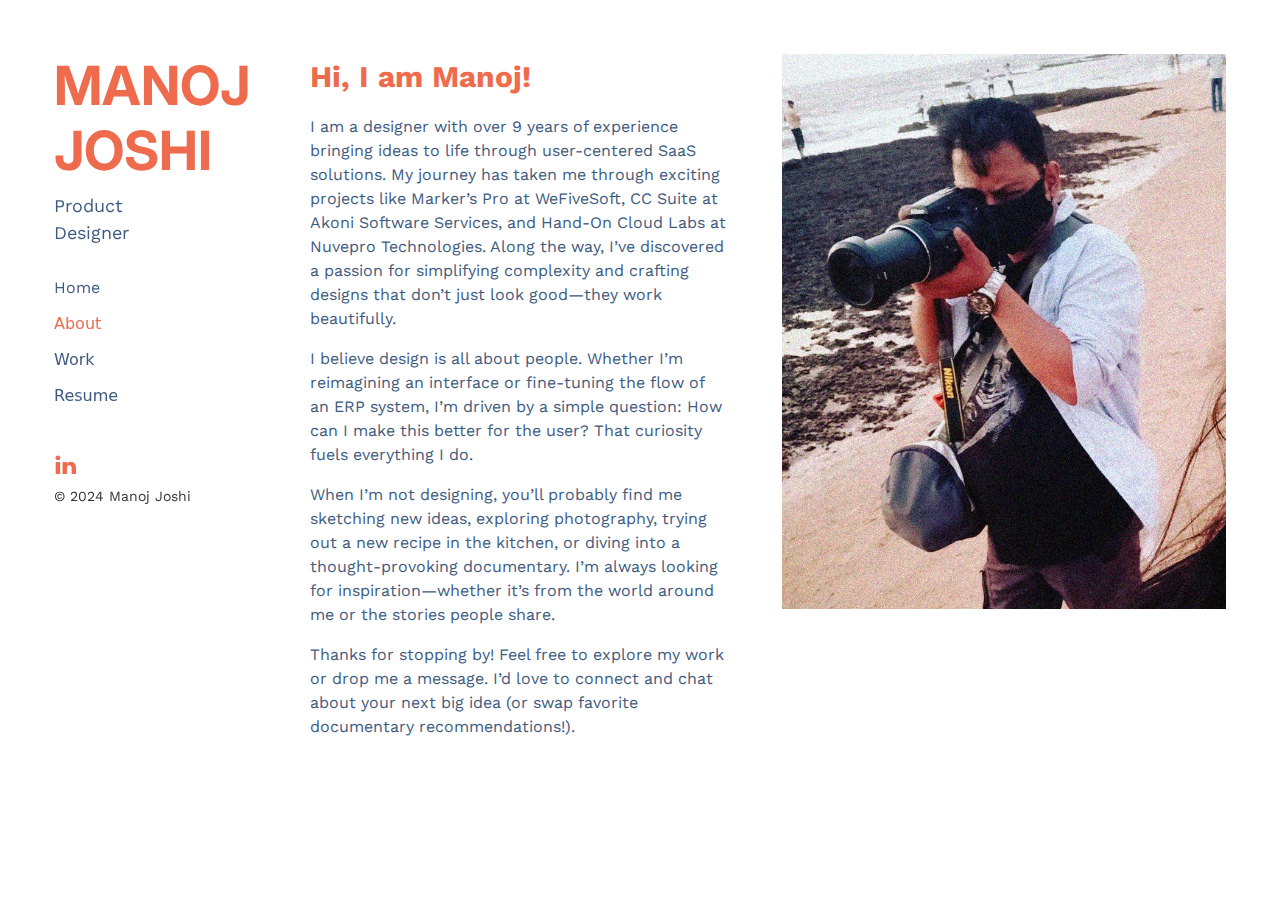
==== about.html @ 4c9c39d9 "new website" ====
<!DOCTYPE html>
<html data-bs-theme="light" lang="en">

<head>
    <meta charset="utf-8">
    <meta name="viewport" content="width=device-width, initial-scale=1.0, shrink-to-fit=no">
    <title>MyWebsite</title>
    <link rel="stylesheet" href="assets/bootstrap/css/bootstrap.min.css">
    <link rel="stylesheet" href="https://fonts.googleapis.com/css?family=Inter:100,100i,200,200i,300,300i,400,400i,500,500i,600,600i,700,700i,800,800i,900,900i&amp;display=swap">
    <link rel="stylesheet" href="https://fonts.googleapis.com/css?family=Oxygen&amp;display=swap">
    <link rel="stylesheet" href="https://fonts.googleapis.com/css?family=Work+Sans&amp;display=swap">
    <link rel="stylesheet" href="assets/fonts/simple-line-icons.min.css">
    <link rel="stylesheet" href="assets/css/Lightbox-Gallery-baguetteBox.min.css">
    <link rel="stylesheet" href="assets/css/Navbar-Right-Links-icons.css">
    <link rel="stylesheet" href="assets/css/style.css">
    <link rel="stylesheet" href="assets/css/styles.css">
<!-- Google tag (gtag.js) -->
<script async src="https://www.googletagmanager.com/gtag/js?id=G-YJSMF1C6VE"></script>
<script>
  window.dataLayer = window.dataLayer || [];
  function gtag(){dataLayer.push(arguments);}
  gtag('js', new Date());

  gtag('config', 'G-YJSMF1C6VE');
</script>
</head>

<body style="--bs-primary: #ee6c4d;--bs-primary-rgb: 238,108,77;--bs-secondary: #98c1d9;--bs-secondary-rgb: 152,193,217;--bs-light: #e0fbfc;--bs-light-rgb: 224,251,252;--bs-dark: #293241;--bs-dark-rgb: 41,50,65;--bs-body-color: #3d5a80;">
    <nav class="navbar navbar-expand-md bg-body py-3">
        <div class="container"><a class="navbar-brand d-flex align-items-center" href="#"><span style="font-weight: bold;">MANOJ JOSHI</span></a><button data-bs-toggle="collapse" class="navbar-toggler" data-bs-target="#navcol-2"><span class="visually-hidden">Toggle navigation</span><span class="navbar-toggler-icon"></span></button>
            <div class="collapse navbar-collapse" id="navcol-2">
                <ul class="navbar-nav ms-auto">
                    <li class="nav-item"><a class="nav-link active" href="#">Home</a></li>
                    <li class="nav-item"><a class="nav-link" href="#">About</a></li>
                    <li class="nav-item"><a class="nav-link" href="#">Work</a></li>
                    <li class="nav-item"><a class="nav-link" href="#">Resume</a></li>
                </ul>
            </div>
        </div>
    </nav>
    <section class="d-flex flex-row main-section">
        <div class="sidebar" style="width: 20%;padding: 54px;">
            <div>
                <h1 style="font-weight: 700;font-size: 54px;font-family: 'Inter';color: var(--bs-primary);--bs-body-color: #3D5A80;--bs-dark: #293241;--bs-dark-rgb: 41,50,65;--bs-secondary: #98C1D9;--bs-secondary-rgb: 152,193,217;--bs-primary: #EE6C4D;--bs-primary-rgb: 238,108,77;--bs-light: #E0FBFC;--bs-light-rgb: 224,251,252;">MANOJ JOSHI</h1><span style="font-size: 18px;font-family: 'Work Sans', sans-serif;">Product Designer</span>
            </div>
            <div class="d-flex flex-column" style="margin-top: 24px;margin-bottom: 24px;"><a class="link" href="index.html" style="padding-top: 6px;padding-bottom: 6px;font-family: 'Work Sans', sans-serif;/*color: #3d5a80;*/">Home</a><a class="link" href="#" style="padding-top: 6px;padding-bottom: 6px;color: #ee6c4d;">About</a><a class="link" href="work.html" style="padding-top: 6px;padding-bottom: 6px;">Work</a><a class="link" href="resume.html" style="padding-top: 6px;padding-bottom: 6px;">Resume</a></div>
            <div class="d-flex flex-column"><div>
<a class="social-icon-link" href="https://www.linkedin.com/in/manoj-joshi-0a771228/" target="_blank"><svg xmlns="http://www.w3.org/2000/svg" viewBox="-60 -150 1000 1000" class="social-icon"><path fill="currentColor" d="M195 349v553H11V349h184zm12-171q0 41-29 68t-75 27h-1q-46 0-74-27T0 178t29-68 75-27 74 27 29 68zm650 407v317H674V606q0-59-23-92t-71-33q-35 0-58 19t-36 48q-6 17-6 45v309H296q1-223 1-361V376l-1-27h184v80h-1q11-18 23-31t31-29 49-24 64-9q95 0 153 63t58 186z"></path></svg>
</a>
</div>
                <p style="font-size: 14px;font-family: 'Work Sans', sans-serif;--bs-body-color: var(--bs-secondary);"><span style="color: rgb(51, 51, 51);">© 2024 Manoj Joshi</span></p>
            </div>
        </div>
        <div class="d-flex flex-row main-container" style="--bs-primary: #EE6C4D;--bs-primary-rgb: 238,108,77;--bs-secondary: #98C1D9;--bs-secondary-rgb: 152,193,217;--bs-light: #E0FBFC;--bs-light-rgb: 224,251,252;--bs-dark: #293241;--bs-dark-rgb: 41,50,65;--bs-body-color: #293241;padding: 54px;margin-left: 20%;">
            <div class="main-container left-container" style="--bs-primary: #EE6C4D;--bs-primary-rgb: 238,108,77;--bs-secondary: #98C1D9;--bs-secondary-rgb: 152,193,217;--bs-light: #E0FBFC;--bs-light-rgb: 224,251,252;--bs-dark: #293241;--bs-dark-rgb: 41,50,65;--bs-body-color: #293241;width: 100%;height: 100%;">
                <p style="font-size: 30px;font-weight: bold;font-family: 'Work Sans', sans-serif;color: var(--bs-primary);">Hi, I am Manoj!</p>
                <p style="font-size: 16px;font-family: 'Work Sans', sans-serif;border-color: rgb(61, 90, 128);border-top-color: rgb(61,;border-right-color: 90,;border-bottom-color: 128);border-left-color: 90,;">I am a designer with over 9 years of experience bringing ideas to life through user-centered SaaS solutions. My journey has taken me through exciting projects like Marker’s Pro at WeFiveSoft, CC Suite at Akoni Software Services, and Hand-On Cloud Labs at Nuvepro Technologies. Along the way, I’ve discovered a passion for simplifying complexity and crafting designs that don’t just look good—they work beautifully.</p>
                <p style="font-size: 16px;font-family: 'Work Sans', sans-serif;border-color: rgb(61, 90, 128);border-top-color: rgb(61,;border-right-color: 90,;border-bottom-color: 128);border-left-color: 90,;">I believe design is all about people. Whether I’m reimagining an interface or fine-tuning the flow of an ERP system, I’m driven by a simple question: How can I make this better for the user? That curiosity fuels everything I do.</p>
                <p style="font-size: 16px;font-family: 'Work Sans', sans-serif;border-color: rgb(61, 90, 128);border-top-color: rgb(61,;border-right-color: 90,;border-bottom-color: 128);border-left-color: 90,;">When I’m not designing, you’ll probably find me sketching new ideas, exploring photography, trying out a new recipe in the kitchen, or diving into a thought-provoking documentary. I’m always looking for inspiration—whether it’s from the world around me or the stories people share.</p>
                <p style="font-size: 16px;font-family: 'Work Sans', sans-serif;border-color: rgb(61, 90, 128);border-top-color: rgb(61,;border-right-color: 90,;border-bottom-color: 128);border-left-color: 90,;">Thanks for stopping by! Feel free to explore my work or drop me a message. I’d love to connect and chat about your next big idea (or swap favorite documentary recommendations!).</p>
            </div>
            <div class="main-container" style="--bs-primary: #EE6C4D;--bs-primary-rgb: 238,108,77;--bs-secondary: #98C1D9;--bs-secondary-rgb: 152,193,217;--bs-light: #E0FBFC;--bs-light-rgb: 224,251,252;--bs-dark: #293241;--bs-dark-rgb: 41,50,65;--bs-body-color: #293241;width: 100%;height: 100%;"><img width="100" height="80" style="width: 100%;height: auto;" src="assets/img/About%20Me.jpg"></div>
        </div>
    </section>
    <script src="assets/bootstrap/js/bootstrap.min.js"></script>
    <script src="assets/js/bs-init.js"></script>
    <script src="assets/js/Lightbox-Gallery-baguetteBox.min.js"></script>
    <script src="assets/js/Lightbox-Gallery.js"></script>
</body>

</html>
---- assets/css/Navbar-Right-Links-icons.css ----
.bs-icon {
  --bs-icon-size: .75rem;
  display: flex;
  flex-shrink: 0;
  justify-content: center;
  align-items: center;
  font-size: var(--bs-icon-size);
  width: calc(var(--bs-icon-size) * 2);
  height: calc(var(--bs-icon-size) * 2);
  color: var(--bs-primary);
}

.bs-icon-xs {
  --bs-icon-size: 1rem;
  width: calc(var(--bs-icon-size) * 1.5);
  height: calc(var(--bs-icon-size) * 1.5);
}

.bs-icon-sm {
  --bs-icon-size: 1rem;
}

.bs-icon-md {
  --bs-icon-size: 1.5rem;
}

.bs-icon-lg {
  --bs-icon-size: 2rem;
}

.bs-icon-xl {
  --bs-icon-size: 2.5rem;
}

.bs-icon.bs-icon-primary {
  color: var(--bs-white);
  background: var(--bs-primary);
}

.bs-icon.bs-icon-primary-light {
  color: var(--bs-primary);
  background: rgba(var(--bs-primary-rgb), .2);
}

.bs-icon.bs-icon-semi-white {
  color: var(--bs-primary);
  background: rgba(255, 255, 255, .5);
}

.bs-icon.bs-icon-rounded {
  border-radius: .5rem;
}

.bs-icon.bs-icon-circle {
  border-radius: 50%;
}
---- assets/css/style.css ----
@media (min-width:768px) {
  .navbar-expand-md {
    flex-wrap: nowrap;
    justify-content: flex-start;
    display: none;
  }
}

@media (min-width: 577px) {
  .main-container {
    width: 80%;
  }
}

@media (max-width: 576px) {
  .main-container {
    width: 100%;
    margin: 0px !important;
  }
}

a {
  color: rgba(var(--bs-link-color-rgb),var(--bs-link-opacity,1));
}

.icon {
  width: 16px;
  padding-top: 6px;
  padding-bottom: 6px;
}

.link {
  text-decoration: none;
}

.social-icon-link:hover {
  color: var(--bs-secondary);
}

.social-icon-link {
  color: var(--bs-primary);
}

a:hover {
  color: #EE6C4D;
}

.link {
  color: #3d5a80;
}

@media (max-width: 576px) {
  .flex-row {
    flex-direction: column!important;
  }
}

@media (max-width: 576px) {
  .main-container {
    padding: 18px !important;
  }
}

.main-container.left-container {
  padding-right: 54px;
}

.text-body {
  --bs-text-opacity: 1;
  color: var(--bs-primary) !important;
  text-decoration: none;
}

a {
  color: rgba(var(--bs-link-color-rgb),var(--bs-link-opacity,1));
  text-decoration: none;
}

.sidebar {
  position: fixed;
}

.g-2, .gx-2 {
  --bs-gutter-x: 1rem;
}

.g-2, .gy-2 {
  --bs-gutter-y: 1rem;
}

.item {
  transition: 500ms scale;
}

.item:hover {
  scale: 1.05;
}

.row > * {
  padding: calc(var(--bs-gutter-x)* .5);
}

svg {
  height: 72px;
  margin-top: 12px;
  margin-bottom: 12px;
  fill: var(--bs-secondary);
  fill-rule: evenodd;
}

.cert:hover {
  color: var(--bs-primary);
}

.cert {
  color: #3d5a80;
}

.social-icon {
  height: 24px;
}
---- assets/css/styles.css ----
@media (max-width: 576px) {
  .sidebar {
    display: none;
  }
}

.link {
  text-decoration: none;
}

.icon-main {
  fill: var(--bs-secondary) !important;
  width: 100px;
  padding: 18px;
}
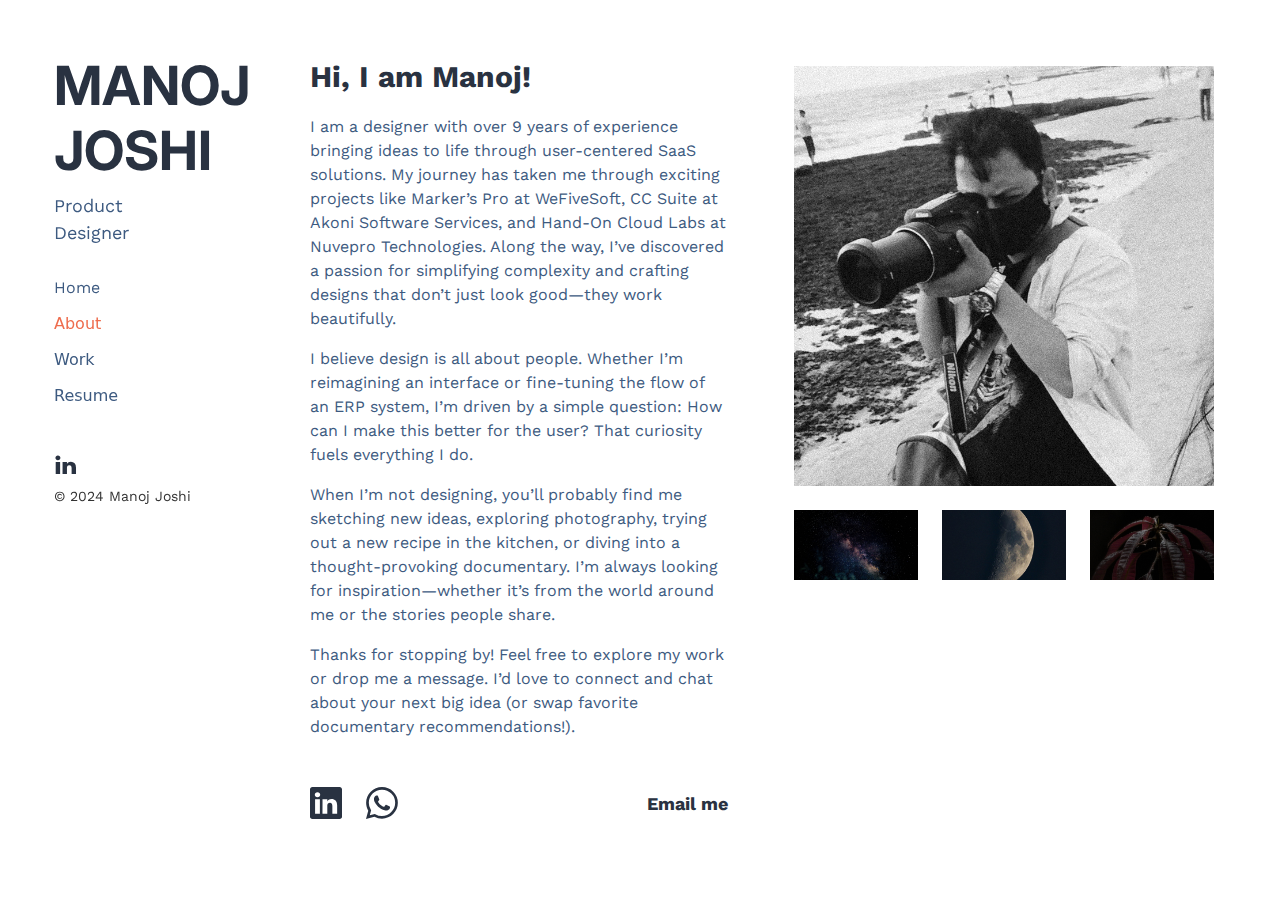
==== commit 3184c6e4: "Upload" ====
--- a/about.html
+++ b/about.html
@@ -23,17 +23,29 @@
 
   gtag('config', 'G-YJSMF1C6VE');
 </script>
+
+ <!-- Hotjar Tracking Code for Site 5253236 (name missing) -->
+<script>
+    (function(h,o,t,j,a,r){
+        h.hj=h.hj||function(){(h.hj.q=h.hj.q||[]).push(arguments)};
+        h._hjSettings={hjid:5253236,hjsv:6};
+        a=o.getElementsByTagName('head')[0];
+        r=o.createElement('script');r.async=1;
+        r.src=t+h._hjSettings.hjid+j+h._hjSettings.hjsv;
+        a.appendChild(r);
+    })(window,document,'https://static.hotjar.com/c/hotjar-','.js?sv=');
+</script>
 </head>
 
-<body style="--bs-primary: #ee6c4d;--bs-primary-rgb: 238,108,77;--bs-secondary: #98c1d9;--bs-secondary-rgb: 152,193,217;--bs-light: #e0fbfc;--bs-light-rgb: 224,251,252;--bs-dark: #293241;--bs-dark-rgb: 41,50,65;--bs-body-color: #3d5a80;">
+<body style="--bs-primary: #293241;--bs-primary-rgb: 41,50,65;--bs-secondary: #293241;--bs-secondary-rgb: 41,50,65;--bs-light: #e0fbfc;--bs-light-rgb: 224,251,252;--bs-dark: #293241;--bs-dark-rgb: 41,50,65;--bs-body-color: #3d5a80;">
     <nav class="navbar navbar-expand-md bg-body py-3">
         <div class="container"><a class="navbar-brand d-flex align-items-center" href="#"><span style="font-weight: bold;">MANOJ JOSHI</span></a><button data-bs-toggle="collapse" class="navbar-toggler" data-bs-target="#navcol-2"><span class="visually-hidden">Toggle navigation</span><span class="navbar-toggler-icon"></span></button>
             <div class="collapse navbar-collapse" id="navcol-2">
                 <ul class="navbar-nav ms-auto">
-                    <li class="nav-item"><a class="nav-link active" href="#">Home</a></li>
-                    <li class="nav-item"><a class="nav-link" href="#">About</a></li>
-                    <li class="nav-item"><a class="nav-link" href="#">Work</a></li>
-                    <li class="nav-item"><a class="nav-link" href="#">Resume</a></li>
+                    <li class="nav-item"><a class="nav-link active" href="index.html">Home</a></li>
+                    <li class="nav-item"><a class="nav-link" href="about.html">About</a></li>
+                    <li class="nav-item"><a class="nav-link" href="work.html">Work</a></li>
+                    <li class="nav-item"><a class="nav-link" href="resume.html">Resume</a></li>
                 </ul>
             </div>
         </div>
@@ -41,7 +53,7 @@
     <section class="d-flex flex-row main-section">
         <div class="sidebar" style="width: 20%;padding: 54px;">
             <div>
-                <h1 style="font-weight: 700;font-size: 54px;font-family: 'Inter';color: var(--bs-primary);--bs-body-color: #3D5A80;--bs-dark: #293241;--bs-dark-rgb: 41,50,65;--bs-secondary: #98C1D9;--bs-secondary-rgb: 152,193,217;--bs-primary: #EE6C4D;--bs-primary-rgb: 238,108,77;--bs-light: #E0FBFC;--bs-light-rgb: 224,251,252;">MANOJ JOSHI</h1><span style="font-size: 18px;font-family: 'Work Sans', sans-serif;">Product Designer</span>
+                <h1 style="font-weight: 700;font-size: 54px;font-family: 'Inter';color: var(--bs-primary);--bs-body-color: #3D5A80;--bs-dark: #293241;--bs-dark-rgb: 41,50,65;--bs-secondary: #293241;--bs-secondary-rgb: 41,50,65;--bs-primary: #293241;--bs-primary-rgb: 41,50,65;--bs-light: #E0FBFC;--bs-light-rgb: 224,251,252;">MANOJ JOSHI</h1><span style="font-size: 18px;font-family: 'Work Sans', sans-serif;">Product Designer</span>
             </div>
             <div class="d-flex flex-column" style="margin-top: 24px;margin-bottom: 24px;"><a class="link" href="index.html" style="padding-top: 6px;padding-bottom: 6px;font-family: 'Work Sans', sans-serif;/*color: #3d5a80;*/">Home</a><a class="link" href="#" style="padding-top: 6px;padding-bottom: 6px;color: #ee6c4d;">About</a><a class="link" href="work.html" style="padding-top: 6px;padding-bottom: 6px;">Work</a><a class="link" href="resume.html" style="padding-top: 6px;padding-bottom: 6px;">Resume</a></div>
             <div class="d-flex flex-column"><div>
@@ -51,15 +63,29 @@
                 <p style="font-size: 14px;font-family: 'Work Sans', sans-serif;--bs-body-color: var(--bs-secondary);"><span style="color: rgb(51, 51, 51);">© 2024 Manoj Joshi</span></p>
             </div>
         </div>
-        <div class="d-flex flex-row main-container" style="--bs-primary: #EE6C4D;--bs-primary-rgb: 238,108,77;--bs-secondary: #98C1D9;--bs-secondary-rgb: 152,193,217;--bs-light: #E0FBFC;--bs-light-rgb: 224,251,252;--bs-dark: #293241;--bs-dark-rgb: 41,50,65;--bs-body-color: #293241;padding: 54px;margin-left: 20%;">
-            <div class="main-container left-container" style="--bs-primary: #EE6C4D;--bs-primary-rgb: 238,108,77;--bs-secondary: #98C1D9;--bs-secondary-rgb: 152,193,217;--bs-light: #E0FBFC;--bs-light-rgb: 224,251,252;--bs-dark: #293241;--bs-dark-rgb: 41,50,65;--bs-body-color: #293241;width: 100%;height: 100%;">
+        <div class="d-flex flex-row main-container" style="--bs-primary: #293241;--bs-primary-rgb: 41,50,65;--bs-secondary: #293241;--bs-secondary-rgb: 41,50,65;--bs-light: #E0FBFC;--bs-light-rgb: 224,251,252;--bs-dark: #293241;--bs-dark-rgb: 41,50,65;--bs-body-color: #293241;padding: 54px;margin-left: 20%;height: 100vh;">
+            <div class="main-container left-container" style="--bs-primary: #293241;--bs-primary-rgb: 41,50,65;--bs-secondary: #293241;--bs-secondary-rgb: 41,50,65;--bs-light: #E0FBFC;--bs-light-rgb: 224,251,252;--bs-dark: #293241;--bs-dark-rgb: 41,50,65;--bs-body-color: #293241;width: 100%;height: 100%;">
                 <p style="font-size: 30px;font-weight: bold;font-family: 'Work Sans', sans-serif;color: var(--bs-primary);">Hi, I am Manoj!</p>
                 <p style="font-size: 16px;font-family: 'Work Sans', sans-serif;border-color: rgb(61, 90, 128);border-top-color: rgb(61,;border-right-color: 90,;border-bottom-color: 128);border-left-color: 90,;">I am a designer with over 9 years of experience bringing ideas to life through user-centered SaaS solutions. My journey has taken me through exciting projects like Marker’s Pro at WeFiveSoft, CC Suite at Akoni Software Services, and Hand-On Cloud Labs at Nuvepro Technologies. Along the way, I’ve discovered a passion for simplifying complexity and crafting designs that don’t just look good—they work beautifully.</p>
                 <p style="font-size: 16px;font-family: 'Work Sans', sans-serif;border-color: rgb(61, 90, 128);border-top-color: rgb(61,;border-right-color: 90,;border-bottom-color: 128);border-left-color: 90,;">I believe design is all about people. Whether I’m reimagining an interface or fine-tuning the flow of an ERP system, I’m driven by a simple question: How can I make this better for the user? That curiosity fuels everything I do.</p>
                 <p style="font-size: 16px;font-family: 'Work Sans', sans-serif;border-color: rgb(61, 90, 128);border-top-color: rgb(61,;border-right-color: 90,;border-bottom-color: 128);border-left-color: 90,;">When I’m not designing, you’ll probably find me sketching new ideas, exploring photography, trying out a new recipe in the kitchen, or diving into a thought-provoking documentary. I’m always looking for inspiration—whether it’s from the world around me or the stories people share.</p>
                 <p style="font-size: 16px;font-family: 'Work Sans', sans-serif;border-color: rgb(61, 90, 128);border-top-color: rgb(61,;border-right-color: 90,;border-bottom-color: 128);border-left-color: 90,;">Thanks for stopping by! Feel free to explore my work or drop me a message. I’d love to connect and chat about your next big idea (or swap favorite documentary recommendations!).</p>
+                <div class="d-flex flex-row justify-content-between align-items-xl-center">
+                    <div><a class="social-icon-link" href="https://www.linkedin.com/in/manoj-joshi-0a771228/"><svg xmlns="http://www.w3.org/2000/svg" width="1em" height="1em" fill="currentColor" viewBox="0 0 16 16" class="bi bi-linkedin social-icon-link" style="width: 32px;margin-right: 24px;color: var(--bs-primary);">
+                                <path d="M0 1.146C0 .513.526 0 1.175 0h13.65C15.474 0 16 .513 16 1.146v13.708c0 .633-.526 1.146-1.175 1.146H1.175C.526 16 0 15.487 0 14.854V1.146zm4.943 12.248V6.169H2.542v7.225h2.401m-1.2-8.212c.837 0 1.358-.554 1.358-1.248-.015-.709-.52-1.248-1.342-1.248-.822 0-1.359.54-1.359 1.248 0 .694.521 1.248 1.327 1.248h.016zm4.908 8.212V9.359c0-.216.016-.432.08-.586.173-.431.568-.878 1.232-.878.869 0 1.216.662 1.216 1.634v3.865h2.401V9.25c0-2.22-1.184-3.252-2.764-3.252-1.274 0-1.845.7-2.165 1.193v.025h-.016a5.54 5.54 0 0 1 .016-.025V6.169h-2.4c.03.678 0 7.225 0 7.225h2.4"></path>
+                            </svg></a><a class="social-icon-link" href="https://wa.me/919760269207"><svg xmlns="http://www.w3.org/2000/svg" width="1em" height="1em" fill="currentColor" viewBox="0 0 16 16" class="bi bi-whatsapp social-icon-link" style="width: 32px;color: var(--bs-primary);">
+                                <path d="M13.601 2.326A7.854 7.854 0 0 0 7.994 0C3.627 0 .068 3.558.064 7.926c0 1.399.366 2.76 1.057 3.965L0 16l4.204-1.102a7.933 7.933 0 0 0 3.79.965h.004c4.368 0 7.926-3.558 7.93-7.93A7.898 7.898 0 0 0 13.6 2.326zM7.994 14.521a6.573 6.573 0 0 1-3.356-.92l-.24-.144-2.494.654.666-2.433-.156-.251a6.56 6.56 0 0 1-1.007-3.505c0-3.626 2.957-6.584 6.591-6.584a6.56 6.56 0 0 1 4.66 1.931 6.557 6.557 0 0 1 1.928 4.66c-.004 3.639-2.961 6.592-6.592 6.592zm3.615-4.934c-.197-.099-1.17-.578-1.353-.646-.182-.065-.315-.099-.445.099-.133.197-.513.646-.627.775-.114.133-.232.148-.43.05-.197-.1-.836-.308-1.592-.985-.59-.525-.985-1.175-1.103-1.372-.114-.198-.011-.304.088-.403.087-.088.197-.232.296-.346.1-.114.133-.198.198-.33.065-.134.034-.248-.015-.347-.05-.099-.445-1.076-.612-1.47-.16-.389-.323-.335-.445-.34-.114-.007-.247-.007-.38-.007a.729.729 0 0 0-.529.247c-.182.198-.691.677-.691 1.654 0 .977.71 1.916.81 2.049.098.133 1.394 2.132 3.383 2.992.47.205.84.326 1.129.418.475.152.904.129 1.246.08.38-.058 1.171-.48 1.338-.943.164-.464.164-.86.114-.943-.049-.084-.182-.133-.38-.232z"></path>
+                            </svg></a></div>
+                    <div><a class="link" href="mailto:manojjoshy@gmail.com" style="color: #293241;font-size: 18px;font-weight: bold;font-family: 'Work Sans', sans-serif;">Email me</a></div>
+                </div>
             </div>
-            <div class="main-container" style="--bs-primary: #EE6C4D;--bs-primary-rgb: 238,108,77;--bs-secondary: #98C1D9;--bs-secondary-rgb: 152,193,217;--bs-light: #E0FBFC;--bs-light-rgb: 224,251,252;--bs-dark: #293241;--bs-dark-rgb: 41,50,65;--bs-body-color: #293241;width: 100%;height: 100%;"><img width="100" height="80" style="width: 100%;height: auto;" src="assets/img/About%20Me.jpg"></div>
+            <div class="main-container" style="--bs-primary: #EE6C4D;--bs-primary-rgb: 238,108,77;--bs-secondary: #98C1D9;--bs-secondary-rgb: 152,193,217;--bs-light: #E0FBFC;--bs-light-rgb: 224,251,252;--bs-dark: #293241;--bs-dark-rgb: 41,50,65;--bs-body-color: #293241;width: 100%;height: 100%;"><img width="100" height="80" style="padding: 12px;width: 100%;height: auto;" src="assets/img/About%20Me.jpg">
+                <div class="d-flex flex-row">
+                    <div><img src="assets/img/ManojJoshi-Image-48.jpg" style="width: 100%;padding: 12px;"></div>
+                    <div><img src="assets/img/ManojJoshi-Image-05.jpg" style="width: 100%;padding: 12px;"></div>
+                    <div><img src="assets/img/ManojJoshi-Image-08.jpg" style="width: 100%;padding: 12px;"></div>
+                </div>
+            </div>
         </div>
     </section>
     <script src="assets/bootstrap/js/bootstrap.min.js"></script>
--- a/assets/css/style.css
+++ b/assets/css/style.css
@@ -33,8 +33,16 @@
   text-decoration: none;
 }
 
+.social-icon-link > svg:hover {
+  fill: #ee6c4d;
+}
+
+.social-icon-link > svf:hover {
+  fill: #ee6c4d;
+}
+
 .social-icon-link:hover {
-  color: var(--bs-secondary);
+  color: #ee6c4d;
 }
 
 .social-icon-link {
@@ -109,7 +117,7 @@
 }
 
 .cert:hover {
-  color: var(--bs-primary);
+  color: #ee6c4d;
 }
 
 .cert {
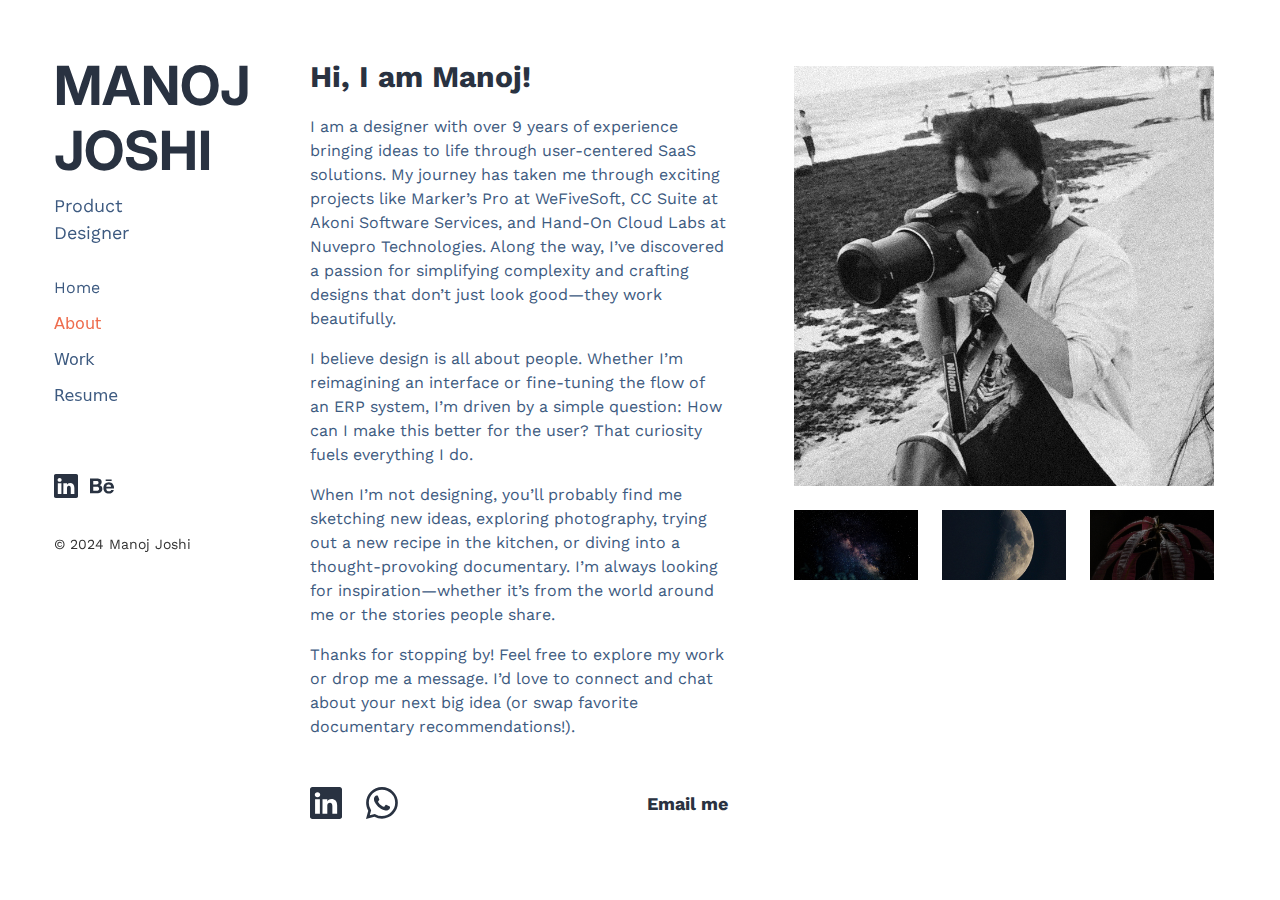
==== commit f49e8d80: "update" ====
--- a/about.html
+++ b/about.html
@@ -9,7 +9,6 @@
     <link rel="stylesheet" href="https://fonts.googleapis.com/css?family=Inter:100,100i,200,200i,300,300i,400,400i,500,500i,600,600i,700,700i,800,800i,900,900i&amp;display=swap">
     <link rel="stylesheet" href="https://fonts.googleapis.com/css?family=Oxygen&amp;display=swap">
     <link rel="stylesheet" href="https://fonts.googleapis.com/css?family=Work+Sans&amp;display=swap">
-    <link rel="stylesheet" href="assets/fonts/simple-line-icons.min.css">
     <link rel="stylesheet" href="assets/css/Lightbox-Gallery-baguetteBox.min.css">
     <link rel="stylesheet" href="assets/css/Navbar-Right-Links-icons.css">
     <link rel="stylesheet" href="assets/css/style.css">
@@ -56,10 +55,12 @@
                 <h1 style="font-weight: 700;font-size: 54px;font-family: 'Inter';color: var(--bs-primary);--bs-body-color: #3D5A80;--bs-dark: #293241;--bs-dark-rgb: 41,50,65;--bs-secondary: #293241;--bs-secondary-rgb: 41,50,65;--bs-primary: #293241;--bs-primary-rgb: 41,50,65;--bs-light: #E0FBFC;--bs-light-rgb: 224,251,252;">MANOJ JOSHI</h1><span style="font-size: 18px;font-family: 'Work Sans', sans-serif;">Product Designer</span>
             </div>
             <div class="d-flex flex-column" style="margin-top: 24px;margin-bottom: 24px;"><a class="link" href="index.html" style="padding-top: 6px;padding-bottom: 6px;font-family: 'Work Sans', sans-serif;/*color: #3d5a80;*/">Home</a><a class="link" href="#" style="padding-top: 6px;padding-bottom: 6px;color: #ee6c4d;">About</a><a class="link" href="work.html" style="padding-top: 6px;padding-bottom: 6px;">Work</a><a class="link" href="resume.html" style="padding-top: 6px;padding-bottom: 6px;">Resume</a></div>
-            <div class="d-flex flex-column"><div>
-<a class="social-icon-link" href="https://www.linkedin.com/in/manoj-joshi-0a771228/" target="_blank"><svg xmlns="http://www.w3.org/2000/svg" viewBox="-60 -150 1000 1000" class="social-icon"><path fill="currentColor" d="M195 349v553H11V349h184zm12-171q0 41-29 68t-75 27h-1q-46 0-74-27T0 178t29-68 75-27 74 27 29 68zm650 407v317H674V606q0-59-23-92t-71-33q-35 0-58 19t-36 48q-6 17-6 45v309H296q1-223 1-361V376l-1-27h184v80h-1q11-18 23-31t31-29 49-24 64-9q95 0 153 63t58 186z"></path></svg>
-</a>
-</div>
+            <div class="d-flex flex-column">
+                <div><a class="social-icon-link" href="https://www.linkedin.com/in/manoj-joshi-0a771228/"><svg xmlns="http://www.w3.org/2000/svg" width="1em" height="1em" fill="currentColor" viewBox="0 0 16 16" class="bi bi-linkedin social-icon-link" style="margin: 12px;margin-left: 0;font-size: 24px;">
+                            <path d="M0 1.146C0 .513.526 0 1.175 0h13.65C15.474 0 16 .513 16 1.146v13.708c0 .633-.526 1.146-1.175 1.146H1.175C.526 16 0 15.487 0 14.854V1.146zm4.943 12.248V6.169H2.542v7.225h2.401m-1.2-8.212c.837 0 1.358-.554 1.358-1.248-.015-.709-.52-1.248-1.342-1.248-.822 0-1.359.54-1.359 1.248 0 .694.521 1.248 1.327 1.248h.016zm4.908 8.212V9.359c0-.216.016-.432.08-.586.173-.431.568-.878 1.232-.878.869 0 1.216.662 1.216 1.634v3.865h2.401V9.25c0-2.22-1.184-3.252-2.764-3.252-1.274 0-1.845.7-2.165 1.193v.025h-.016a5.54 5.54 0 0 1 .016-.025V6.169h-2.4c.03.678 0 7.225 0 7.225h2.4"></path>
+                        </svg></a><a class="social-icon-link" href="https://behance.net/manojjoshy"><svg xmlns="http://www.w3.org/2000/svg" width="1em" height="1em" fill="currentColor" viewBox="0 0 16 16" class="bi bi-behance social-icon-link" style="margin: 12px;margin-left: 0;font-size: 24px;">
+                            <path d="M4.654 3c.461 0 .887.035 1.278.14.39.07.711.216.996.391.286.176.497.426.641.747.14.32.216.711.216 1.137 0 .496-.106.922-.356 1.242-.215.32-.566.606-.997.817.606.176 1.067.496 1.348.922.281.426.461.957.461 1.563 0 .496-.105.922-.285 1.278a2.317 2.317 0 0 1-.782.887c-.32.215-.711.39-1.137.496a5.329 5.329 0 0 1-1.278.176L0 12.803V3zm-.285 3.978c.39 0 .71-.105.957-.285.246-.18.355-.497.355-.887 0-.216-.035-.426-.105-.567a.981.981 0 0 0-.32-.355 1.84 1.84 0 0 0-.461-.176c-.176-.035-.356-.035-.567-.035H2.17v2.31c0-.005 2.2-.005 2.2-.005zm.105 4.193c.215 0 .426-.035.606-.07.176-.035.356-.106.496-.216s.25-.215.356-.39c.07-.176.14-.391.14-.641 0-.496-.14-.852-.426-1.102-.285-.215-.676-.32-1.137-.32H2.17v2.734h2.305v.005zm6.858-.035c.286.285.711.426 1.278.426.39 0 .746-.106 1.032-.286.285-.215.46-.426.53-.64h1.74c-.286.851-.712 1.457-1.278 1.848-.566.355-1.243.566-2.06.566a4.135 4.135 0 0 1-1.527-.285 2.827 2.827 0 0 1-1.137-.782 2.851 2.851 0 0 1-.712-1.172c-.175-.461-.25-.957-.25-1.528 0-.531.07-1.032.25-1.493.18-.46.426-.852.747-1.207.32-.32.711-.606 1.137-.782a4.018 4.018 0 0 1 1.493-.285c.606 0 1.137.105 1.598.355.46.25.817.532 1.102.958.285.39.496.851.641 1.348.07.496.105.996.07 1.563h-5.15c0 .58.21 1.11.496 1.396zm2.24-3.732c-.25-.25-.642-.391-1.103-.391-.32 0-.566.07-.781.176-.215.105-.356.25-.496.39a.957.957 0 0 0-.25.497c-.036.175-.07.32-.07.46h3.196c-.07-.526-.25-.882-.497-1.132zm-3.127-3.728h3.978v.957h-3.978v-.957z"></path>
+                        </svg></a></div>
                 <p style="font-size: 14px;font-family: 'Work Sans', sans-serif;--bs-body-color: var(--bs-secondary);"><span style="color: rgb(51, 51, 51);">© 2024 Manoj Joshi</span></p>
             </div>
         </div>
